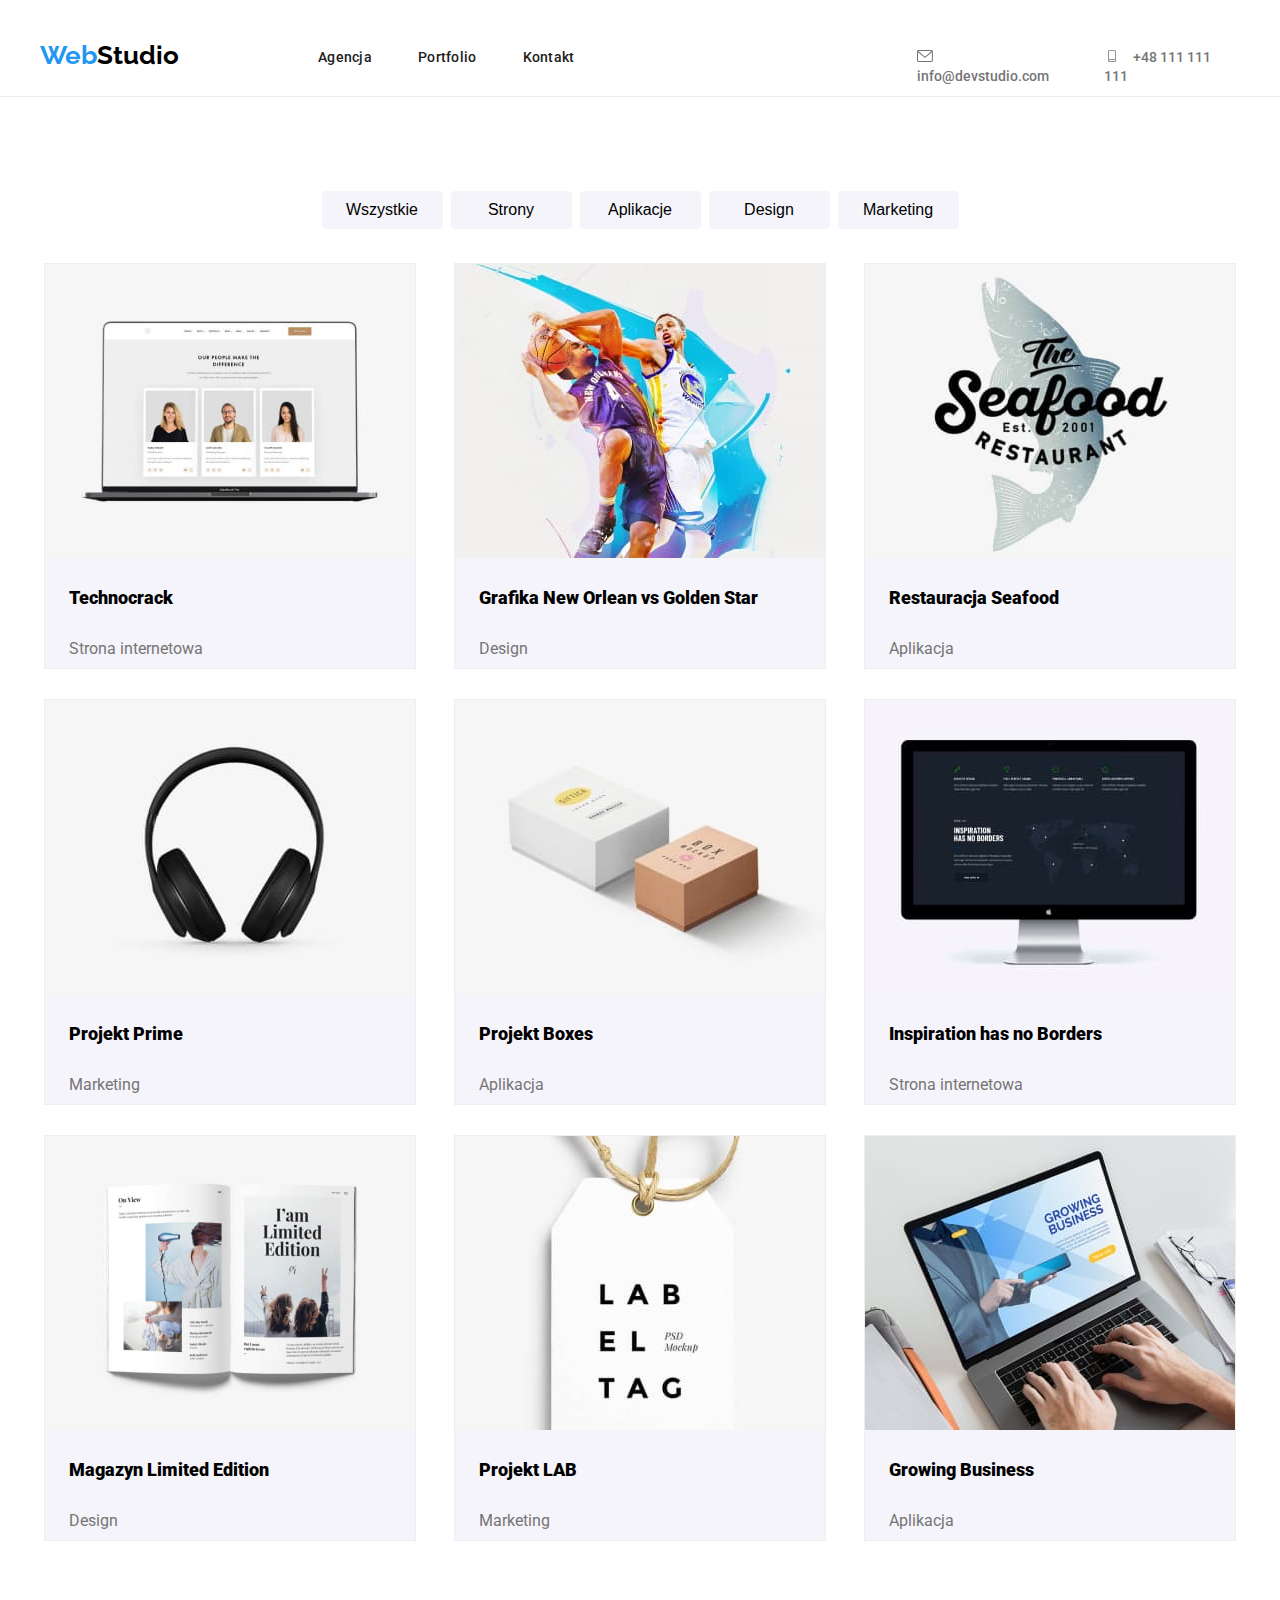
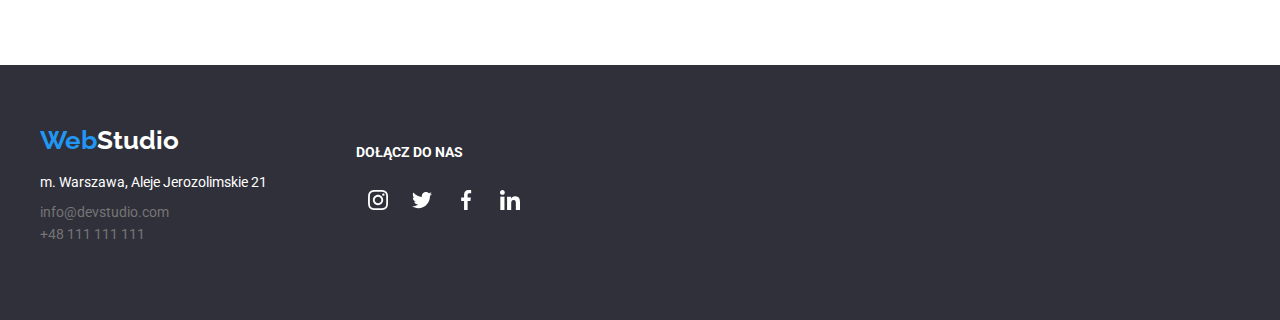
==== portfolio.html @ 7c27ba3f "copy" ====
<!DOCTYPE html>
<html lang="en">
  <head>
    <meta charset="UTF-8" />
    <meta http-equiv="X-UA-Compatible" content="IE=edge" />
    <meta name="viewport" content="width=device-width, initial-scale=1.0" />
    <title>Document</title>
    <link rel="stylesheet" href="node_modules/modern-normalize/modern-normalize.css">
    <link rel="preconnect" href="https://fonts.googleapis.com" />
    <link rel="preconnect" href="https://fonts.gstatic.com" crossorigin />
    <link
      href="https://fonts.googleapis.com/css2?family=Raleway:wght@700&family=Roboto:wght@400;500;700;900&display=swap"
      rel="stylesheet"
    />
    <link rel="stylesheet" href="./css/styles.css" />
    <body>
      <body>
        <header>
          <div class="container">
            <menu>
              <a href="index.html" class="main-header">
                <span class="Webstudio-header-blue hover">Web</span
                ><span class="Webstudio-header hover">Studio</span>
              </a>
              <ul class="header-list1">
                <li>
                  <a href="#"><span class="nav1 hover">Agencja</span></a>
                </li>
                <li>
                  <a href="portfolio.html"
                    ><span class="nav2 hover">Portfolio</span></a
                  >
                </li>
                <li>
                  <a href="#"><span class="nav3 hover">Kontakt</span></a>
                </li>
              </ul>
              <ul class="header-list2">
                <li>
                  <a class="contact-mail hover" href="mailto:info@devstudio.com">
                      <svg class="header-icons">
                        <use xlink href="./images/icons.svg#icon-envelope"></use>
                      </svg>info@devstudio.com</a>
                </li>
                <li>
                  <a class="contact-phone hover" href="tel:+48111111111"> <svg class="header-icons">
                    <use xlink href="./images/icons.svg#icon-smartphone"></use>
                  </svg>
                    +48 111 111 111
                   </a>
                </li>
              </ul>
            </menu>
          </div>
        </header>
        <main>
          <section class="main-sections-portfolio section">
            <div class="container">
          <!-- czy tu może być sekcja w sekcji, aby objąć wszystkie elementy? -->
          <section>
          <div class="container button-profile">
        <ul class="main-section-buttons">
          <li>
            <button type="button" class="buttons hover-button">
              Wszystkie
            </button>
          </li>
          <li>
            <button type="button" class="buttons hover-button">Strony</button>
          </li>
          <li>
            <button type="button" class="buttons hover-button">
              Aplikacje
            </button>
          </li>
          <li>
            <button type="button" class="buttons hover-button">Design</button>
          </li>
          <li>
            <button type="button" class="buttons hover-button">
              Marketing
            </button>
          </li>
        </ul>
        </div>
      </section>
      <section class="main-sections-portfolio"> <div class="container">
        <ul class="second-list-portfolio">
          <li class="portfolio-all hover">
            <img
              src="images/portfolio1.jpg"
              alt="Strona internetowa"
              width="370"
              height="294"
            />
            <p class="projects"><strong>Technocrack</strong></p>
            <p class="description">Strona internetowa</p>
          </li>
          <li class="portfolio-all hover">
            <img
              src="images/portfolio2.jpg"
              alt="Koszykówka"
              width="370"
              height="294"
            />
            <p class="projects">
              <strong>Grafika New Orlean vs Golden Star</strong>
            </p>
            <p class="description">Design</p>
          </li>
          <li class="portfolio-all hover">
            <img
              src="images/portfolio3.jpg"
              alt="Restauracja Seafood"
              width="370"
              height="294"
            />
            <p class="projects"><strong>Restauracja Seafood</strong></p>
            <p class="description">Aplikacja</p>
          </li>
        </li>
        </ul>
        <ul class="second-list-portfolio">
          <li class="portfolio-all hover">
            <img
              src="images/portfolio4.jpg"
              alt="Słuchawki"
              width="370"
              height="294"
            />
            <p class="projects"><strong>Projekt Prime</strong></p>
            <p class="description">Marketing</p>
          </li>
          <li class="portfolio-all hover">
            <img
              src="images/portfolio5.jpg"
              alt="Dwa pudełka"
              width="370"
              height="294"
            />
            <p class="projects"><strong>Projekt Boxes</strong></p>
            <p class="description">Aplikacja</p>
          </li>
          <li class="portfolio-all hover">
            <img
              src="images/portfolio6.jpg"
              alt="Monitor"
              width="370"
              height="294"
            />
            <p class="projects"><strong>Inspiration has no Borders</strong></p>
            <p class="description">Strona internetowa</p>
          </li>
        </li>
      </ul>
      <ul class="second-list-portfolio">
          <li class="portfolio-all hover">
            <img
              src="images/portfolio7.jpg"
              alt="Magazyn"
              width="370"
              height="294"
            />
            <p class="projects"><strong>Magazyn Limited Edition</strong></p>
            <p class="description">Design</p>
          </li>
          <li class="portfolio-all hover">
            <img
              src="images/portfolio8.jpg"
              alt="Zawieszka LABEL TAB"
              width="370"
              height="294"
            />
            <p class="projects"><strong>Projekt LAB</strong></p>
            <p class="description">Marketing</p>
          </li>
          <li class="portfolio-all hover">
            <img
              src="images/portfolio9.jpg"
              alt="Pisanie na laptopie"
              width="370"
              height="294"
            />
            <p class="projects"><strong>Growing Business</strong></p>
            <p class="description">Aplikacja</p>
          </li>
      </ul>
        </div>
      </section>
    </div>
    </section>
    </main>
    <footer class="footer">
      <div class="container section-footer">
        <div>
         <a href="index.html" class="footer-main-header">
          <span class="Webstudio-footer-blue hover">Web</span
          ><span class="Webstudio-footer-white hover">Studio</span></a
        >
        <ul class="footer-list">
          <li class="footer-address-list">
            <p class="address">m. Warszawa, Aleje Jerozolimskie 21</p></li>
          <li>
            <a href="mailto:info@devstudio.com" class="mail-footer hover"
              >info@devstudio.com</a
            >
          </li>
          <li>
            <a href="tel:+48111111111" class="phone-footer hover"
              >+48 111 111 111</a
            >
          </li>
        </ul>
        </li>
      </div>
        <div class="social-links">
          <h4 class="social-links-header">DOŁĄCZ DO NAS</h4>
          <ul class="social-links-list">
            <li class="social-links-icon-list">
              <svg class="social-links-icons">
                <use xlink href="./images/icons.svg#icon-instagram-2"></use>
              </svg>
            </li>
            <li class="social-links-icon-list">
              <svg class="social-links-icons">
                <use xlink href="./images/icons.svg#icon-twitter-2"></use>
              </svg>
            </li>
            <li class="social-links-icon-list">
              <svg class="social-links-icons">
                <use xlink href="./images/icons.svg#icon-facebook-2"></use>
              </svg>
            </li>
            <li class="social-links-icon-list">
              <svg class="social-links-icons">
                <use xlink href="./images/icons.svg#icon-linkedin-2"></use>
              </svg>
            </li>
          </ul>
        </div>
    </footer>
  </body>
</html>
---- css/styles.css ----
:root {
  --black2: #212121;
  --black: #000000;
  --blue: #2196f3;
  --background: #2f303a;
  --main-white: #ffffff;
  --second-white: #f5f4fa;
  --silver: #757575;
  --icons: rgba(175, 177, 184, 1);
}
body {
  font-family: "Roboto", sans-serif;
  color: var(--black);
  margin: 0;
}

.container {
  margin: 0 auto;
  width: 1200px;
}

header {
  height: 80px;
  border-bottom: 1px solid rgba(236, 236, 236, 1);
}
.Webstudio-header-blue {
  font-weight: bold;
  width: 145px;
  height: 31px;
  font-weight: 700;
  font-family: "Raleway", sans-serif;
  font-size: 26px;
  text-decoration: none;
  line-height: 1.17;
  color: var(--blue);
  padding: 25px 0;
}
.Webstudio-header {
  font-weight: bold;
  color: var(--black);
  width: 145px;
  font-weight: 700;
  height: 31px;
  font-family: "Raleway", sans-serif;
  font-size: 26px;
  text-decoration: none;
  line-height: 1.17;
  padding: 25px 0;
}

.main-header {
  width: 145px;
  height: 31px;
  padding: 24px 93px 25px 0px;
}

.header-list1 {
  display: flex;
  flex-direction: row;
  width: 254px;
  height: 16px;
  margin: 32px 345px 32px 0px;
  line-height: 1.17;
  gap: 46px;
}

ul {
  list-style-type: none;
}

menu {
  display: flex;
  flex-direction: row;
  box-sizing: border-box;
  padding: 0;
}

.nav1 {
  font-weight: 500;
  color: var(--black2);
  font-size: 14px;
  text-decoration: none;
  line-height: 1.17;
  letter-spacing: 0.02em;
}
.nav2 {
  font-weight: 500;
  font-size: 14px;
  width: 58px;
  color: var(--black2);
  text-decoration: none;
  line-height: 1.17;
  letter-spacing: 0.02em;
}
.nav3 {
  font-weight: 500;
  font-size: 14px;
  width: 51px;
  color: var(--black2);
  text-decoration: none;
  line-height: 1.17;
  letter-spacing: 0.02em;
}

.header-list2 {
  display: flex;
  padding: 32px 0;
  line-height: 1.17;
  width: 321px;
  gap: 30px;
  flex-direction: row;
}

.contact-mail {
  font-weight: 500;
  font-size: 14px;
  width: 161px;
  height: 16px;
  color: var(--silver);
  text-decoration: none;
}

.contact-phone {
  font-weight: 500;
  font-size: 14px;
  width: 130px;
  height: 16px;
  color: var(--silver);
  text-decoration: none;
}

.header-icons {
  width: 16px;
  height: 12px;
  padding-right: 10px;
  fill: var(--silver);
}

.section1 {
  height: 600px;
  align-items: center;
  display: flex;
  flex-direction: column;
  background: linear-gradient(
      90deg,
      rgba(47, 48, 58, 0.4),
      rgba(47, 48, 58, 0.4)
    ),
    url(../images/background-photo.jpg);
  background-size: cover;
}

.box-hugetext {
  display: flex;
  flex-direction: row;
  text-align: center;
  padding: 200px 0px 30px 0px;
  margin: 0;
}
.hugetext {
  font-weight: 900;
  font-size: 44px;
  line-height: 1.36;
  color: var(--white);
  color: var(--main-white);
  margin: auto;
}

.button-place {
  display: flex;
  flex-wrap: wrap;
  align-items: center;
  flex-direction: column;
}

.button-order {
  cursor: pointer;
  font-size: 16px;
  font-weight: 700;
  text-align: center;
  color: var(--main-white);
  background-color: var(--blue);
  border-style: none;
  border: 0;
  line-height: 1.88;
  letter-spacing: 0.06em;
  cursor: pointer;
  border-radius: 4px;
  width: 200px;
  height: 50px;
}

a:link {
  text-decoration: none;
}

h3 {
  font-weight: 700;
  font-size: 14px;
  line-height: 1.17;
  color: var(--black2);
  width: 270px;
  text-align: left;
}

.box {
  color: var(--silver);
  font-weight: 400;
  font-size: 14px;
  line-height: 1.71;
  letter-spacing: 0.3px;
  width: 270px;
  height: 75px;
}

.lorem {
  display: flex;
  flex-wrap: wrap;
  list-style: none;
  gap: 30px;
  padding: 0;
}

.background-icons {
  display: flex;
  justify-content: center;
  align-items: center;
  background-color: var(--second-white);
  width: 270px;
  height: 120px;
  border-radius: 4px;
}
.list-lorem {
  width: calc((100% - 45px) / 4);
  display: flex;
}

.lorem-icons {
  width: 65.32px;
  height: 70px;
  justify-content: center;
}
.headers {
  font-weight: 700;
  font-size: 36px;
  line-height: 1.17;
  text-align: center;
  margin: 0;
  padding-bottom: 50px;
}

.segments-list {
  display: flex;
  flex-direction: row;
  gap: 30px;
  padding: 0;
  margin: 0;
}

.segments-photos {
  width: 370px;
  height: 294px;
}

.our-team {
  background-color: var(--second-white);
  display: flex;
  flex-direction: column;
}

/* .our-team-header {
  font-weight: 700;
  font-size: 36px;
  line-height: 1.17;
  text-align: center;
  margin: 0;
  padding-bottom: 50px;

  to raczej można wyrzucić
} */

.our-team-photos {
  display: flex;
  flex-direction: row;
  gap: 30px;
  margin: 0 auto;
  padding: 0;
}
.photos {
  background-color: var(--main-white);
  width: 270px;
  box-shadow: 0px 2px 1px 0px rgba(0, 0, 0, 0.2);
  box-shadow: 0px 1px 1px 0px rgba(0, 0, 0, 0.14);
  box-shadow: 0px 1px 3px 0px rgba(0, 0, 0, 0.12);
  border: 1px solid rgba(238, 238, 238, 1);
  border-bottom-left-radius: 4px;
  border-bottom-right-radius: 4px;
  width: 270px;
  height: 428px;
}

.our-team-icons {
  fill: var(--icons);
  width: 20px;
  height: 20px;
}

.icons-team {
  display: flex;
  flex-direction: row;
  gap: 10px;
  width: 206px;
  height: 56px;
}

.our-team-icons-list {
  width: 44px;
  height: 44px;
  display: flex;
  flex-direction: row;
  justify-content: center;
  align-items: center;
}

.our-team-icons-list:hover,
.our-team-icons-list:focus {
  background-color: var(--blue);
  fill: var(--main-white);
  cursor: pointer;
  border-radius: 50%;
}

.our-team-icons-list:hover svg,
.our-team-icons-list:focus svg {
  fill: var(--main-white);
  cursor: pointer;
}
.names {
  font-weight: 500;
  font-size: 16px;
  line-height: 1.17;
  text-align: Center;
  color: var(--black2);
}

.job-position {
  font-weight: 400;
  font-size: 16px;
  line-height: 1.17;
  text-align: Center;
  color: var(--silver);
}

.customers {
  display: flex;
  flex-direction: row;
  gap: 30px;
  margin: 0 auto;
  padding: 0;
}
.customers-list {
  display: flex;
  flex-direction: row;
  justify-content: center;
  align-items: center;
  border: 1px solid rgba(175, 177, 184, 1);
  width: 170px;
  height: 92px;
  border-radius: 4px;
}

.customers-icons {
  width: 106px;
  height: 60px;
  fill: var(--silver);
}

.customers-list:hover svg,
.customers-list:focus svg {
  fill: var(--blue);
  cursor: pointer;
  border-color: var(--blue);
}

.customers-list:hover,
.customers-list:focus {
  border-color: var(--blue);
  cursor: pointer;
}

.footer {
  background-color: var(--background);
  flex-direction: row;
  display: flex;
}

.footer-main-header {
  width: 145px;
  height: 31px;
}

.section-footer {
  padding: 60px 0;
  display: flex;
}
.footer-address-list {
  display: flex;
  flex-direction: column;
}
.Webstudio-footer-blue {
  font-weight: bold;
  width: 145px;
  height: 31px;
  font-weight: 700;
  font-family: "Raleway", sans-serif;
  font-size: 26px;
  text-decoration: none;
  line-height: 1.17;
  color: var(--blue);
}

.Webstudio-footer-white {
  font-weight: bold;
  color: var(--main-white);
  width: 145px;
  font-weight: 700;
  height: 31px;
  font-family: "Raleway", sans-serif;
  font-size: 26px;
  text-decoration: none;
  line-height: 1.17;
}

.footer-list {
  display: flex;
  line-height: 1.17;
  flex-direction: column;
  padding: 0;
}

.photos {
  border: 1px;
}

.address {
  width: 246px;
  height: 21px;
  color: var(--main-white);
  font-weight: 400;
  font-size: 14px;
  line-height: 1.71;
  font-style: normal;
  margin: 0;
  padding-bottom: 9px;
}

.mail-footer {
  font-weight: 400;
  font-size: 14px;
  line-height: 1.71;
  color: var(--silver);
}

.phone-footer {
  font-weight: 400;
  font-size: 14px;
  color: var(--silver);
}

.social-links {
  width: 206px;
  height: 80px;
  margin-left: 70px;
}

.social-links-header {
  color: var(--main-white);
  width: 113px;
  height: 16px;
  font-size: 14px;
  text-decoration: none;
  line-height: 1.17;
  margin-bottom: 20;
  justify-content: left;
}

.social-links-icon-list {
  width: 44px;
  height: 44px;
  gap: 10px;
  display: flex;
  align-items: center;
  justify-content: center;
}

.social-links-icon-list:hover,
.social-links-icon-list:focus {
  background-color: var(--blue);
  border-radius: 50%;
  cursor: pointer;
}
.social-links-list {
  display: flex;
  flex-direction: row;
  padding: 0;
}

.social-links-icons {
  width: 20px;
  height: 20px;
  background-color: linear-gradient(
    rgba(255, 255, 255, 0.1),
    rgba(255, 255, 255, 0.1)
  );
}

.main-section-buttons {
  display: flex;
  align-items: center;
  padding: 0;
  gap: 8px;
  padding-bottom: 34px;
  margin: 0 auto;
}

.buttons {
  width: 121px;
  height: 38px;
  background-color: var(--second-white);
  font-weight: 500;
  font-size: 16px;
  line-height: 1.63;
  border: none;
  cursor: pointer;
  border-radius: 4px;
  align-items: center;
}

.portfolio-all {
  width: 370px;
  height: 404px;
  background-color: var(--second-white);
  border: 1px solid rgba(238, 238, 238, 1);
  margin: 0 auto;
}

.button-profile {
  display: flex;
  flex-direction: row;
  justify-content: center;
}

.projects {
  width: 322px;
  height: 36px;
  font-weight: 700;
  font-size: 18px;
  line-height: 2;
  padding: 0 24px;
}

.description {
  width: 322px;
  height: 30px;
  font-weight: 400;
  font-size: 16px;
  line-height: 1.88;
  color: var(--silver);
  padding: 0 24px;
}

.second-list-portfolio {
  display: flex;
  flex-direction: row;
  gap: 30px;
  align-items: center;
  padding: 0;
  padding-bottom: 30px;
  margin: 0 auto;
}

.section {
  padding: 94px 0;
}

.segments {
  display: flex;
  flex-direction: column;
  padding-top: 0px;
}

.hover:hover,
.hover:focus {
  color: var(--blue);
  cursor: pointer;
}

.hover:hover svg,
.hover:focus svg {
  fill: var(--blue);
  cursor: pointer;
}

.hover-button:hover,
.hover-button:focus {
  background-color: var(--blue);
  color: var(--main-white);
  cursor: pointer;
  box-shadow: 0px 2px 2px 0px rgba(0, 0, 0, 0.12);

  box-shadow: 0px 1px 2px 0px rgba(0, 0, 0, 0.08);

  box-shadow: 0px 3px 1px 0px rgba(0, 0, 0, 0.1);
}

.hover-icons:hover svg,
.hover-icons:focus svg {
  color: var(--blue);
  cursor: pointer;
  outline: var(--blue);
  fill: var(--blue);
}

.portfolio-all:hover,
.portfolio-all:focus {
  background: linear-gradient(0deg, #eeeeee, #eeeeee), (0deg, #ffffff, #ffffff);
  box-shadow: 1px 4px 6px 0px rgba(0, 0, 0, 0.16);

  box-shadow: 0px 4px 4px 0px rgba(0, 0, 0, 0.06);

  box-shadow: 0px 1px 1px 0px rgba(0, 0, 0, 0.12);
  border: 1px solid rgba(238, 238, 238, 1);
}
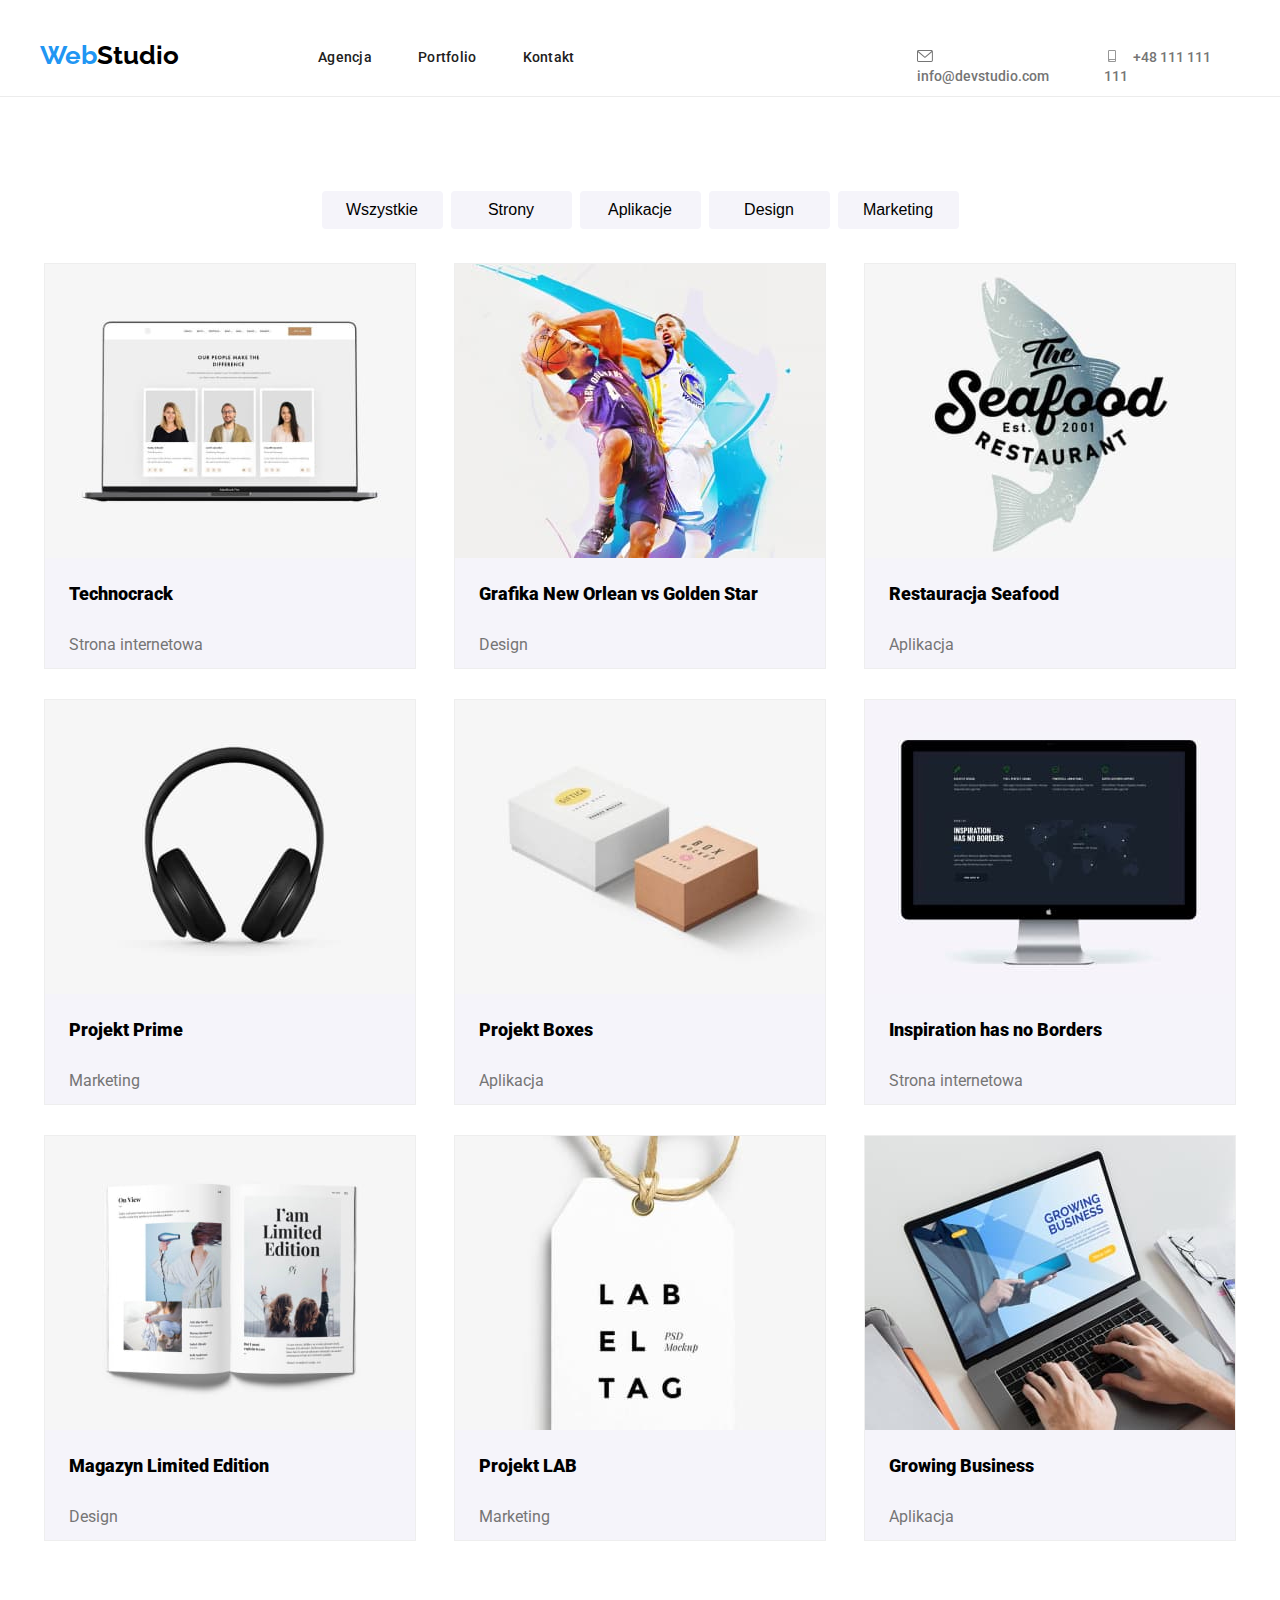
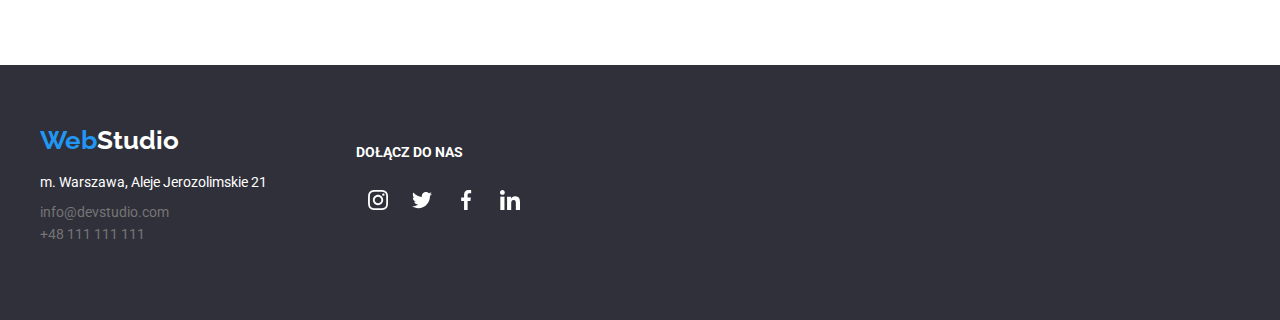
==== commit f7e9ebf4: "hover" ====
--- a/portfolio.html
+++ b/portfolio.html
@@ -24,7 +24,7 @@
               </a>
               <ul class="header-list1">
                 <li>
-                  <a href="#"><span class="nav1 hover">Agencja</span></a>
+                  <a href="index.html"><span class="nav1 hover">Agencja</span></a>
                 </li>
                 <li>
                   <a href="portfolio.html"
@@ -87,34 +87,53 @@
       <section class="main-sections-portfolio"> <div class="container">
         <ul class="second-list-portfolio">
           <li class="portfolio-all hover">
+            <div class="second-list-extra-text">
             <img
               src="images/portfolio1.jpg"
               alt="Strona internetowa"
               width="370"
               height="294"
             />
+            <div class="portfolio-overlay">
+              <p class="portfolio-extra-text">
+              Technocrack jest popularną platformą wykorzystywaną do rozpowszechniania koronawirusa. Firmy wykorzystują tę platformę do celów szpiegowskich i ataków na niezabezpieczone serwery konkurencji
+              </p>
+            </div></div>
             <p class="projects"><strong>Technocrack</strong></p>
             <p class="description">Strona internetowa</p>
           </li>
           <li class="portfolio-all hover">
+            <div class="second-list-extra-text">
             <img
               src="images/portfolio2.jpg"
               alt="Koszykówka"
               width="370"
               height="294"
             />
+            <div class="portfolio-overlay">
+              <p class="portfolio-extra-text">
+              Technocrack jest popularną platformą wykorzystywaną do rozpowszechniania koronawirusa. Firmy wykorzystują tę platformę do celów szpiegowskich i ataków na niezabezpieczone serwery konkurencji
+              </p>
+            </div></div>
             <p class="projects">
               <strong>Grafika New Orlean vs Golden Star</strong>
             </p>
             <p class="description">Design</p>
           </li>
           <li class="portfolio-all hover">
+            <div class="second-list-extra-text">
             <img
               src="images/portfolio3.jpg"
               alt="Restauracja Seafood"
               width="370"
               height="294"
             />
+            
+            <div class="portfolio-overlay">
+              <p class="portfolio-extra-text">
+              Technocrack jest popularną platformą wykorzystywaną do rozpowszechniania koronawirusa. Firmy wykorzystują tę platformę do celów szpiegowskich i ataków na niezabezpieczone serwery konkurencji
+              </p>
+            </div></div>
             <p class="projects"><strong>Restauracja Seafood</strong></p>
             <p class="description">Aplikacja</p>
           </li>
@@ -122,65 +141,102 @@
         </ul>
         <ul class="second-list-portfolio">
           <li class="portfolio-all hover">
+            <div class="second-list-extra-text">
             <img
               src="images/portfolio4.jpg"
               alt="Słuchawki"
               width="370"
               height="294"
             />
+            <div class="portfolio-overlay">
+              <p class="portfolio-extra-text">
+              Technocrack jest popularną platformą wykorzystywaną do rozpowszechniania koronawirusa. Firmy wykorzystują tę platformę do celów szpiegowskich i ataków na niezabezpieczone serwery konkurencji
+              </p>
+            </div></div>
             <p class="projects"><strong>Projekt Prime</strong></p>
             <p class="description">Marketing</p>
           </li>
           <li class="portfolio-all hover">
+            <div class="second-list-extra-text">
             <img
               src="images/portfolio5.jpg"
               alt="Dwa pudełka"
               width="370"
               height="294"
             />
+            <div class="portfolio-overlay">
+              <p class="portfolio-extra-text">
+              Technocrack jest popularną platformą wykorzystywaną do rozpowszechniania koronawirusa. Firmy wykorzystują tę platformę do celów szpiegowskich i ataków na niezabezpieczone serwery konkurencji
+              </p>
+            </div></div>
             <p class="projects"><strong>Projekt Boxes</strong></p>
             <p class="description">Aplikacja</p>
           </li>
           <li class="portfolio-all hover">
+            <div class="second-list-extra-text">
             <img
               src="images/portfolio6.jpg"
               alt="Monitor"
               width="370"
               height="294"
             />
+            <div class="portfolio-overlay">
+              <p class="portfolio-extra-text">
+              Technocrack jest popularną platformą wykorzystywaną do rozpowszechniania koronawirusa. Firmy wykorzystują tę platformę do celów szpiegowskich i ataków na niezabezpieczone serwery konkurencji
+              </p>
+            </div></div>
             <p class="projects"><strong>Inspiration has no Borders</strong></p>
             <p class="description">Strona internetowa</p>
           </li>
         </li>
       </ul>
       <ul class="second-list-portfolio">
-          <li class="portfolio-all hover">
+          <li class="portfolio-all hover"> 
+            <div class="second-list-extra-text">
             <img
               src="images/portfolio7.jpg"
               alt="Magazyn"
               width="370"
               height="294"
             />
+            <div class="portfolio-overlay">
+              <p class="portfolio-extra-text">
+              Technocrack jest popularną platformą wykorzystywaną do rozpowszechniania koronawirusa. Firmy wykorzystują tę platformę do celów szpiegowskich i ataków na niezabezpieczone serwery konkurencji
+              </p>
+            </div></div>
             <p class="projects"><strong>Magazyn Limited Edition</strong></p>
             <p class="description">Design</p>
           </li>
           <li class="portfolio-all hover">
+            <div class="second-list-extra-text">
             <img
               src="images/portfolio8.jpg"
               alt="Zawieszka LABEL TAB"
               width="370"
               height="294"
             />
+            <div class="portfolio-overlay">
+              <p class="portfolio-extra-text">
+              Technocrack jest popularną platformą wykorzystywaną do rozpowszechniania koronawirusa. Firmy wykorzystują tę platformę do celów szpiegowskich i ataków na niezabezpieczone serwery konkurencji
+              </p>
+            </div></div>
             <p class="projects"><strong>Projekt LAB</strong></p>
             <p class="description">Marketing</p>
           </li>
           <li class="portfolio-all hover">
+            
+            <div class="second-list-extra-text">
             <img
               src="images/portfolio9.jpg"
               alt="Pisanie na laptopie"
               width="370"
               height="294"
             />
+            <div class="portfolio-overlay">
+              <p class="portfolio-extra-text">
+              Technocrack jest popularną platformą wykorzystywaną do rozpowszechniania koronawirusa. Firmy wykorzystują tę platformę do celów szpiegowskich i ataków na niezabezpieczone serwery konkurencji
+              </p>
+            </div></div>
             <p class="projects"><strong>Growing Business</strong></p>
             <p class="description">Aplikacja</p>
           </li>
--- a/css/styles.css
+++ b/css/styles.css
@@ -257,9 +257,27 @@
   margin: 0;
 }
 
-.segments-photos {
-  width: 370px;
-  height: 294px;
+.segments-additional-block {
+  position: relative;
+}
+
+.additional-block {
+  position: absolute;
+  height: 70px;
+  background-color: rgba(47, 48, 58, 0.8);
+  bottom: 2px;
+  width: 100%;
+}
+
+.additional-block-text {
+  font-size: 14px;
+  line-height: 1.17px;
+  font-weight: 700;
+  color: var(--main-white);
+  text-align: center;
+  padding: 27px 90px;
+  letter-spacing: 0.03em;
+  margin: 0;
 }
 
 .our-team {
@@ -544,6 +562,36 @@
   margin: 0 auto;
 }
 
+.second-list-extra-text {
+  width: 370px;
+  height: 294px;
+  position: relative;
+  overflow: hidden;
+}
+.portfolio-overlay {
+  position: absolute;
+  background-color: var(--blue);
+  width: 100%;
+  height: 100%;
+}
+
+.portfolio-extra-text {
+  color: var(--main-white);
+  width: 301px;
+  height: 196px;
+  font-size: 18px;
+  font-weight: 400;
+  text-align: left;
+  padding: 49px 45px 49px 24px;
+}
+
+.second-list-extra-text:hover .portfolio-overlay {
+  transform: translate(0%, -100%);
+  transition: 250ms cubic-bezier(0.2, 0.4, 0.6, 0.8);
+  background-color: var(--blue);
+  height: 100%;
+}
+
 .button-profile {
   display: flex;
   flex-direction: row;
@@ -575,6 +623,7 @@
   gap: 30px;
   align-items: center;
   padding: 0;
+  flex-wrap: wrap;
   padding-bottom: 30px;
   margin: 0 auto;
 }
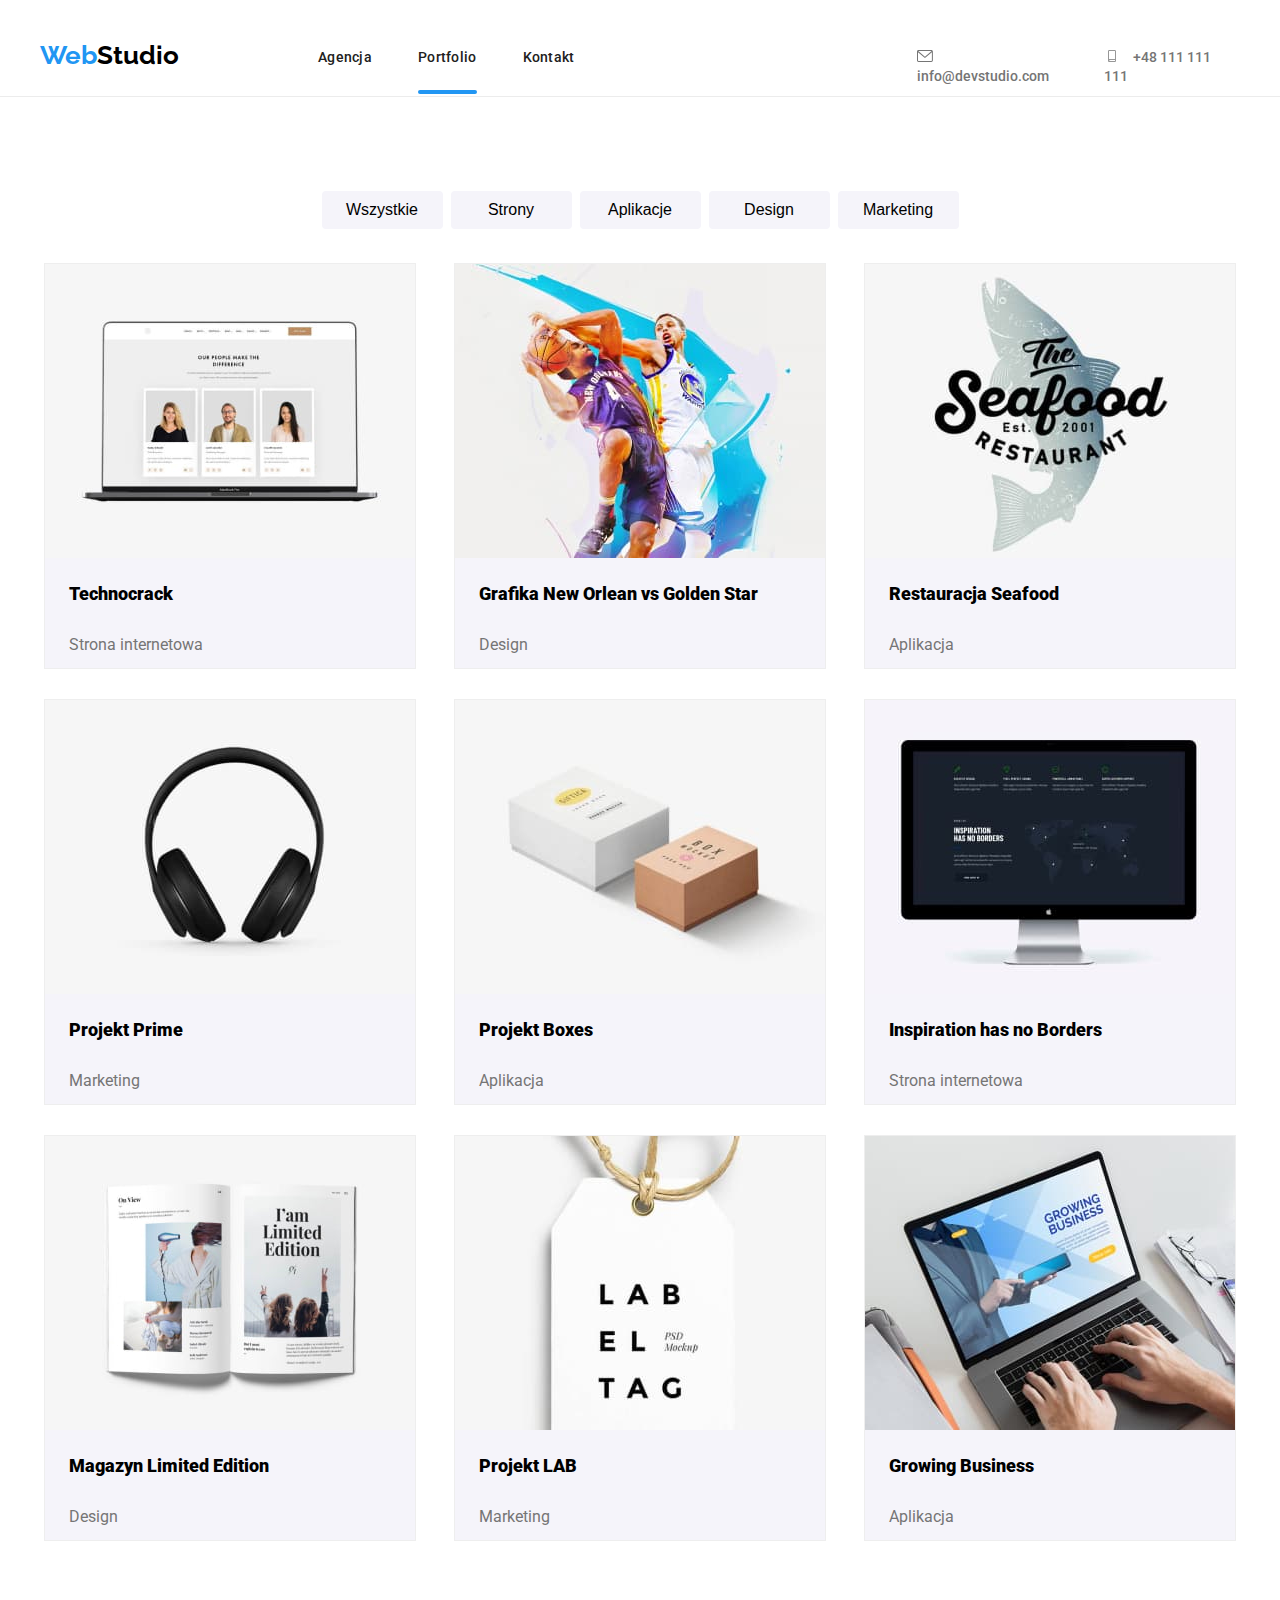
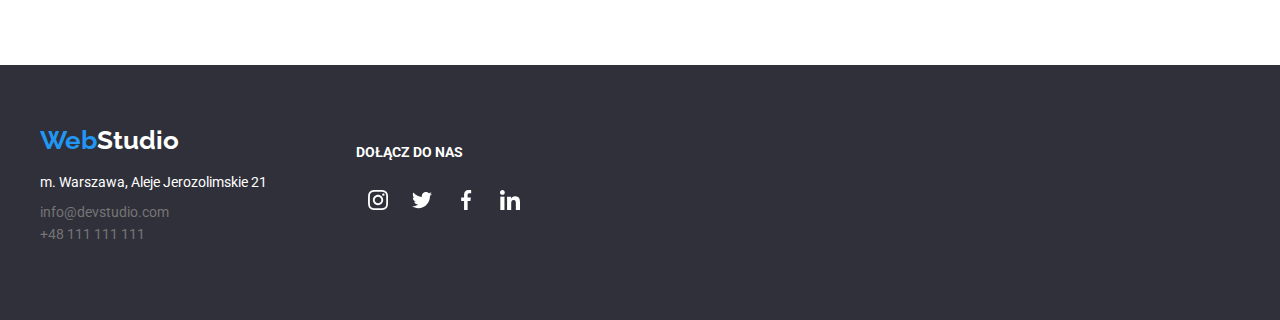
==== commit bd761790: "after element" ====
--- a/portfolio.html
+++ b/portfolio.html
@@ -27,7 +27,7 @@
                   <a href="index.html"><span class="nav1 hover">Agencja</span></a>
                 </li>
                 <li>
-                  <a href="portfolio.html"
+                  <a href="portfolio.html" class="block"
                     ><span class="nav2 hover">Portfolio</span></a
                   >
                 </li>
--- a/css/styles.css
+++ b/css/styles.css
@@ -259,14 +259,20 @@
 
 .segments-additional-block {
   position: relative;
+  display: flex;
+  flex-direction: row;
 }
 
 .additional-block {
   position: absolute;
   height: 70px;
   background-color: rgba(47, 48, 58, 0.8);
-  bottom: 2px;
+  bottom: 0px;
   width: 100%;
+  display: flex;
+  flex-direction: row;
+  align-items: center;
+  justify-content: center;
 }
 
 .additional-block-text {
@@ -587,7 +593,7 @@
 
 .second-list-extra-text:hover .portfolio-overlay {
   transform: translate(0%, -100%);
-  transition: 250ms cubic-bezier(0.2, 0.4, 0.6, 0.8);
+  transition: 250ms cubic-bezier(0.4, 0, 0.2, 1);
   background-color: var(--blue);
   height: 100%;
 }
@@ -680,3 +686,17 @@
   box-shadow: 0px 1px 1px 0px rgba(0, 0, 0, 0.12);
   border: 1px solid rgba(238, 238, 238, 1);
 }
+
+.block {
+  position: relative;
+}
+.block::after {
+  position: absolute;
+  content: "";
+  background-color: var(--blue);
+  height: 4px;
+  border-radius: 2px;
+  bottom: -28px;
+  left: 0;
+  width: 100%;
+}
